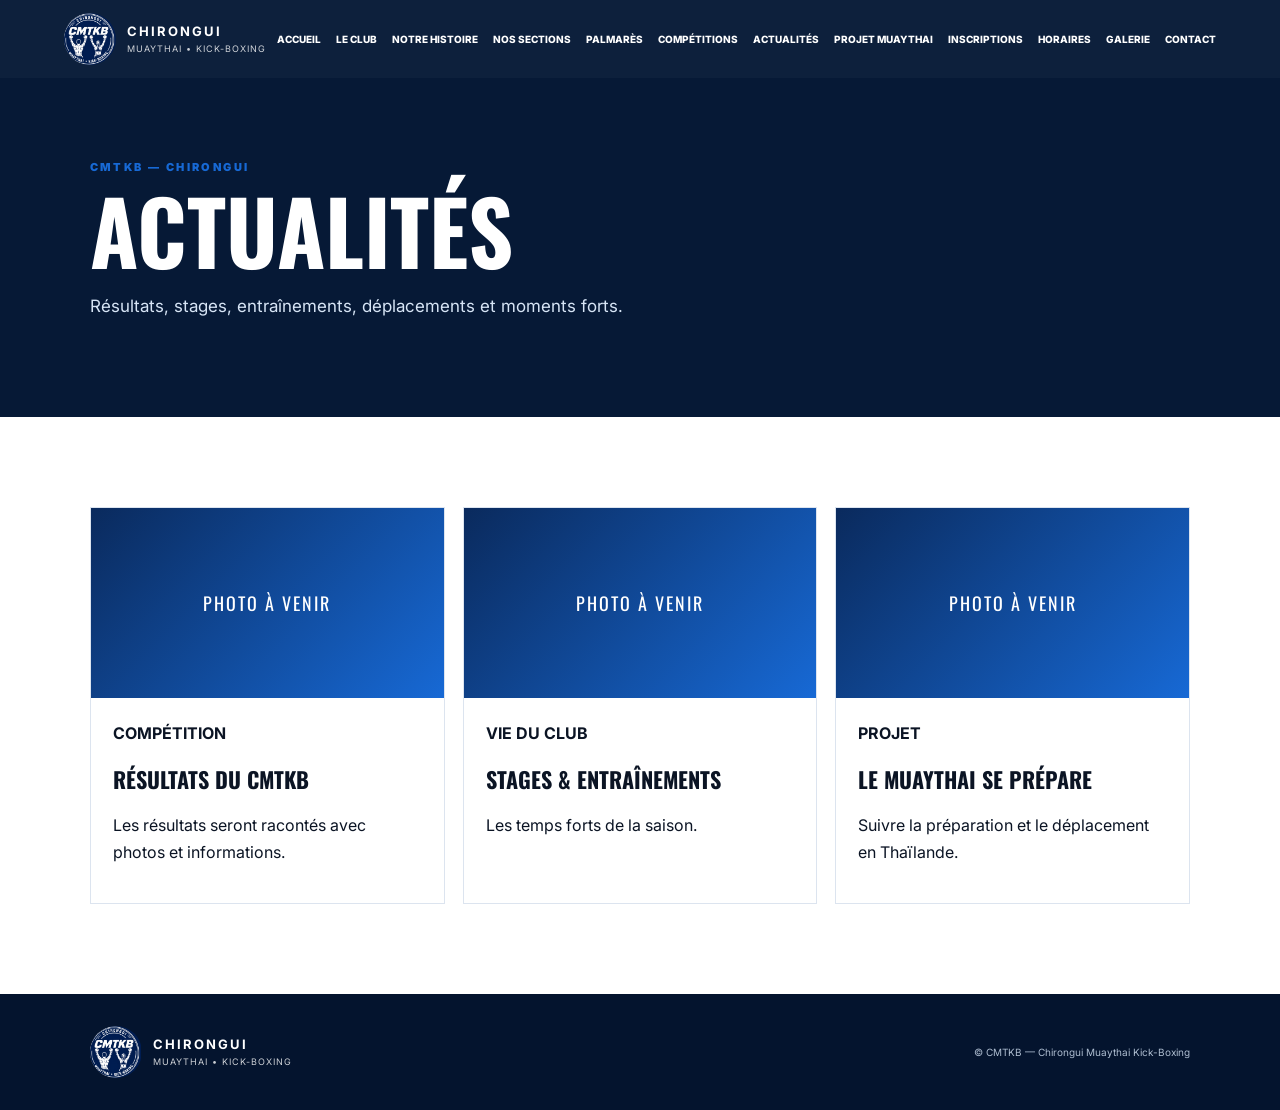
==== actualites.html @ d7a64499 "Add files via upload" ====
<!doctype html><html lang="fr"><head><meta charset="utf-8"><meta name="viewport" content="width=device-width,initial-scale=1"><title>ACTUALITÉS — CMTKB</title><link rel="stylesheet" href="style.css"></head><body>
<header class="site-header"><a class="brand" href="index.html"><img class="brand-logo" src="[data-uri]" alt="Logo officiel CMTKB"><span><strong>CHIRONGUI</strong><small>MUAYTHAI • KICK-BOXING</small></span></a><button class="menu-btn">☰</button><nav class="nav"><a href="index.html">Accueil</a><a href="club.html">Le Club</a><a href="histoire.html">Notre Histoire</a><a href="sections.html">Nos Sections</a><a href="palmares.html">Palmarès</a><a href="competitions.html">Compétitions</a><a href="actualites.html" aria-current=page>Actualités</a><a href="muaythai.html">Projet Muaythai</a><a href="inscriptions.html">Inscriptions</a><a href="horaires.html">Horaires</a><a href="galerie.html">Galerie</a><a href="contact.html">Contact</a></nav></header>
<section class="page-hero"><div class="label">CMTKB — Chirongui</div><h1>ACTUALITÉS</h1><p>Résultats, stages, entraînements, déplacements et moments forts.</p></section><section class="section"><div class="news-grid"><article class="news-card"><div class="news-img">PHOTO À VENIR</div><div><b>COMPÉTITION</b><h3>Résultats du CMTKB</h3><p>Les résultats seront racontés avec photos et informations.</p></div></article><article class="news-card"><div class="news-img">PHOTO À VENIR</div><div><b>VIE DU CLUB</b><h3>Stages & entraînements</h3><p>Les temps forts de la saison.</p></div></article><article class="news-card"><div class="news-img">PHOTO À VENIR</div><div><b>PROJET</b><h3>Le Muaythai se prépare</h3><p>Suivre la préparation et le déplacement en Thaïlande.</p></div></article></div></section><footer><div class="brand"><img class="brand-logo" src="[data-uri]" alt="Logo CMTKB"><span><strong>CHIRONGUI</strong><small>MUAYTHAI • KICK-BOXING</small></span></div><p>© CMTKB — Chirongui Muaythai Kick-Boxing</p></footer><script>const b=document.querySelector(".menu-btn"),n=document.querySelector(".nav");b.onclick=()=>{n.classList.toggle("open")};</script></body></html>
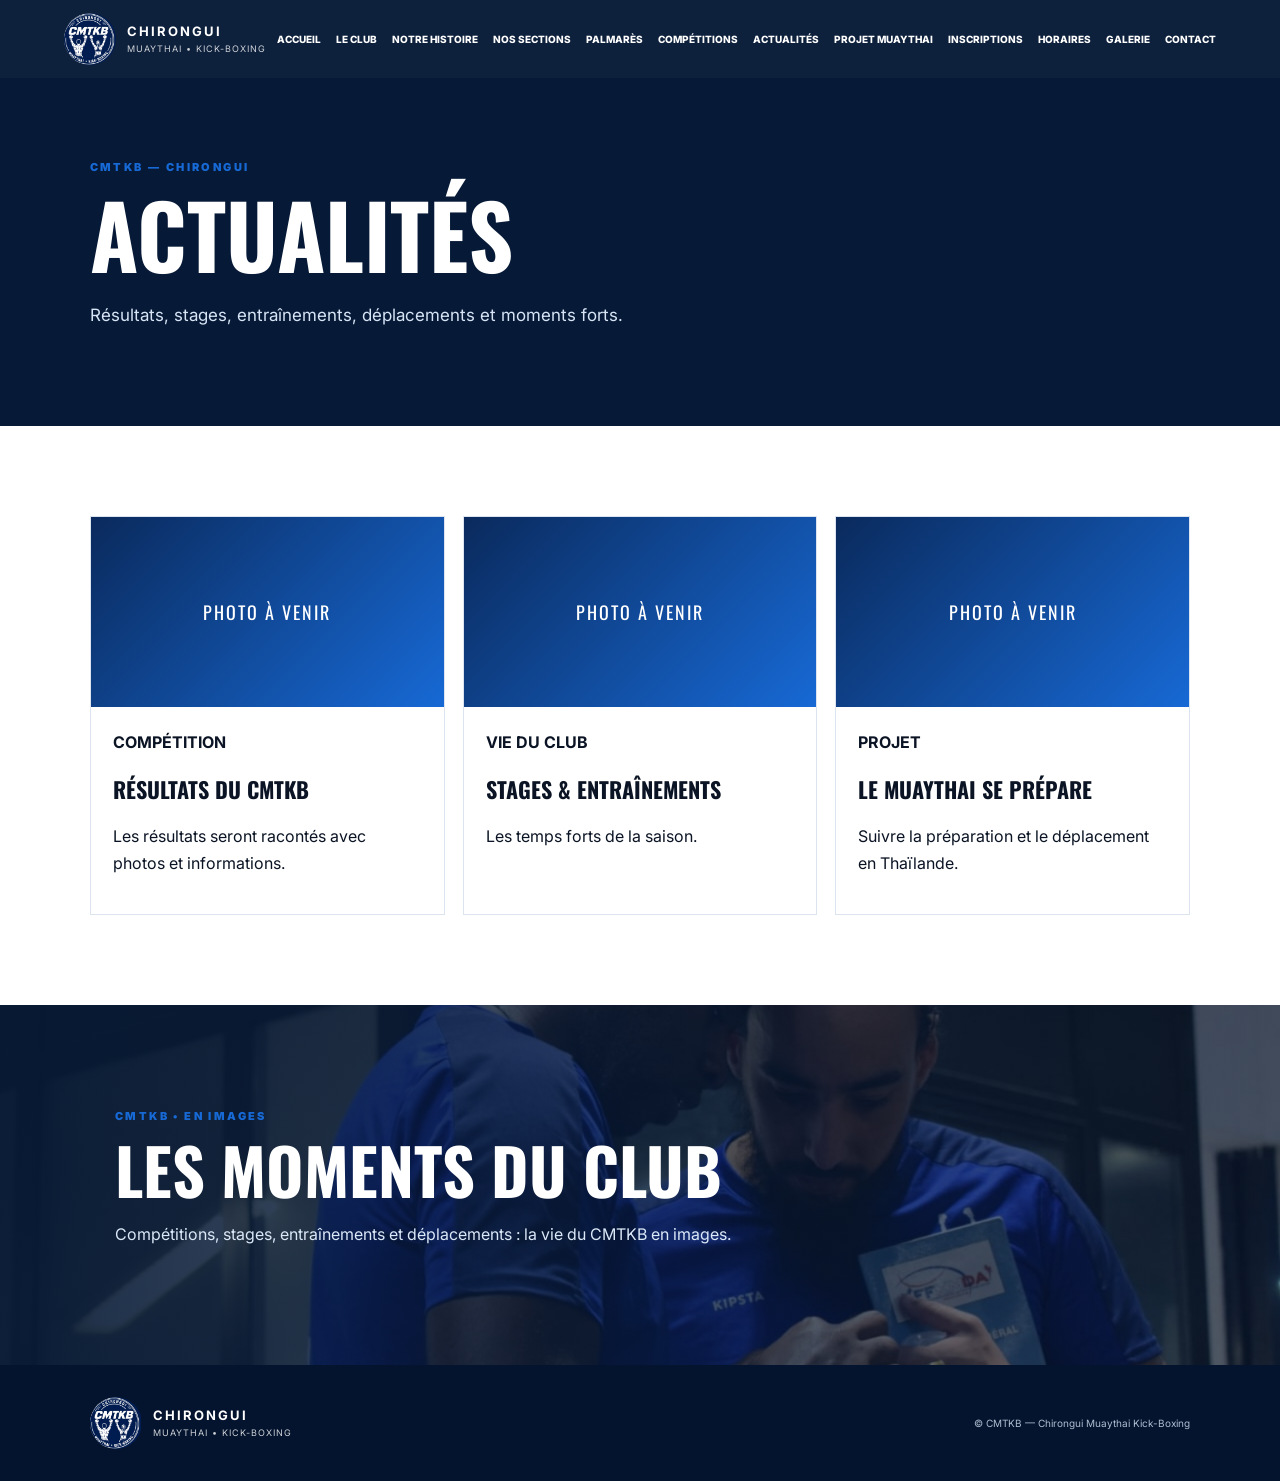
==== commit ae5806c2: "Add files via upload" ====
--- a/actualites.html
+++ b/actualites.html
@@ -1,3 +1,4 @@
-<!doctype html><html lang="fr"><head><meta charset="utf-8"><meta name="viewport" content="width=device-width,initial-scale=1"><title>ACTUALITÉS — CMTKB</title><link rel="stylesheet" href="style.css"></head><body>
-<header class="site-header"><a class="brand" href="index.html"><img class="brand-logo" src="[data-uri]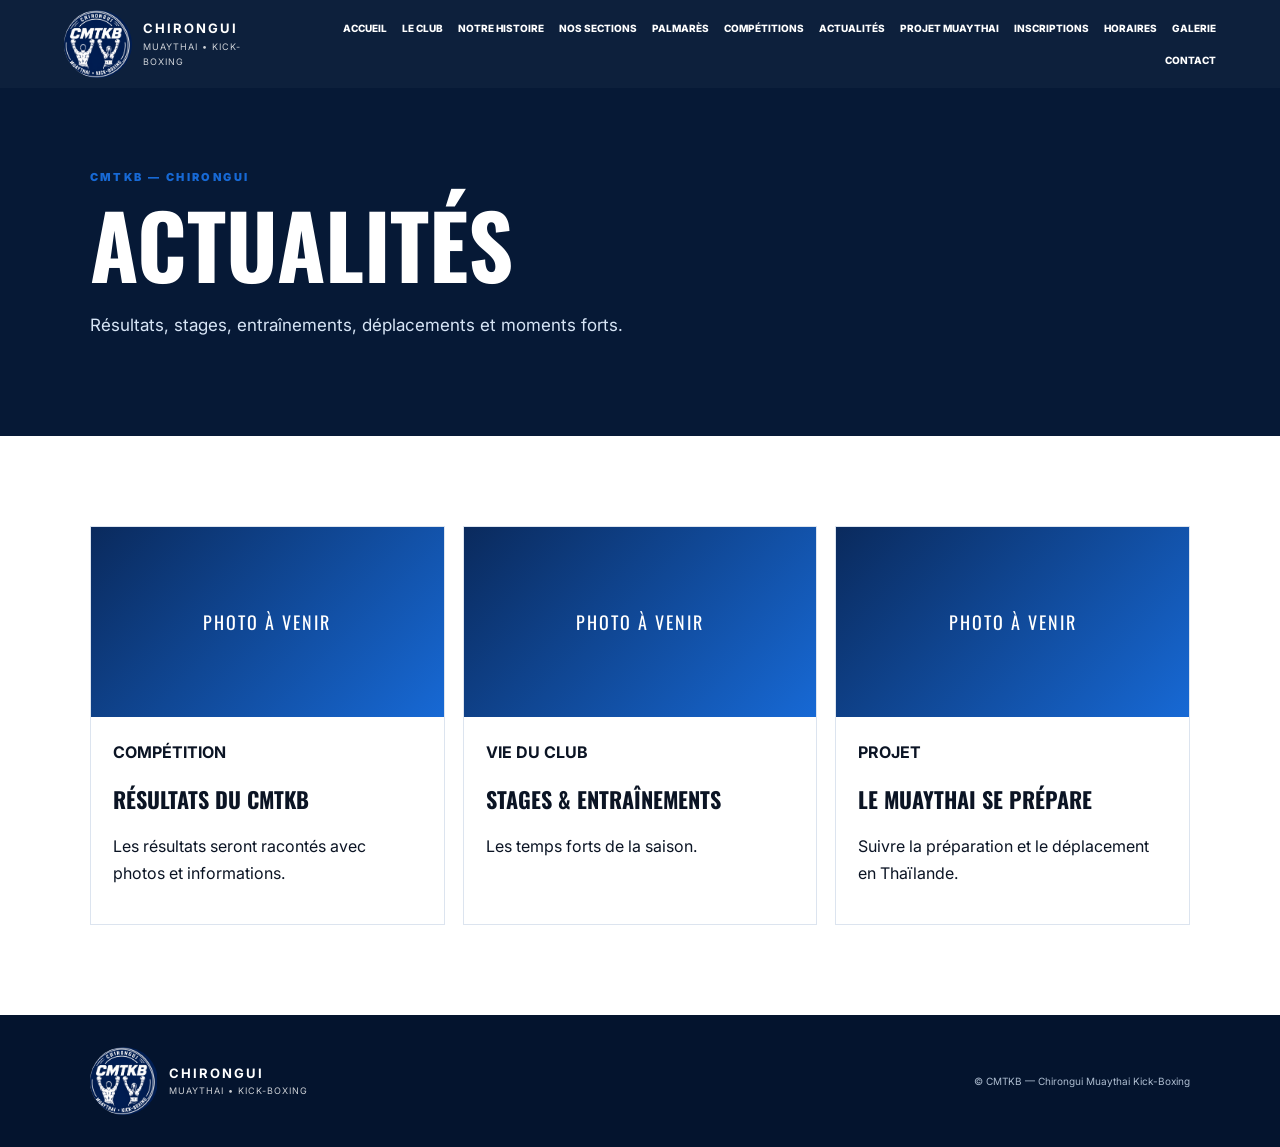
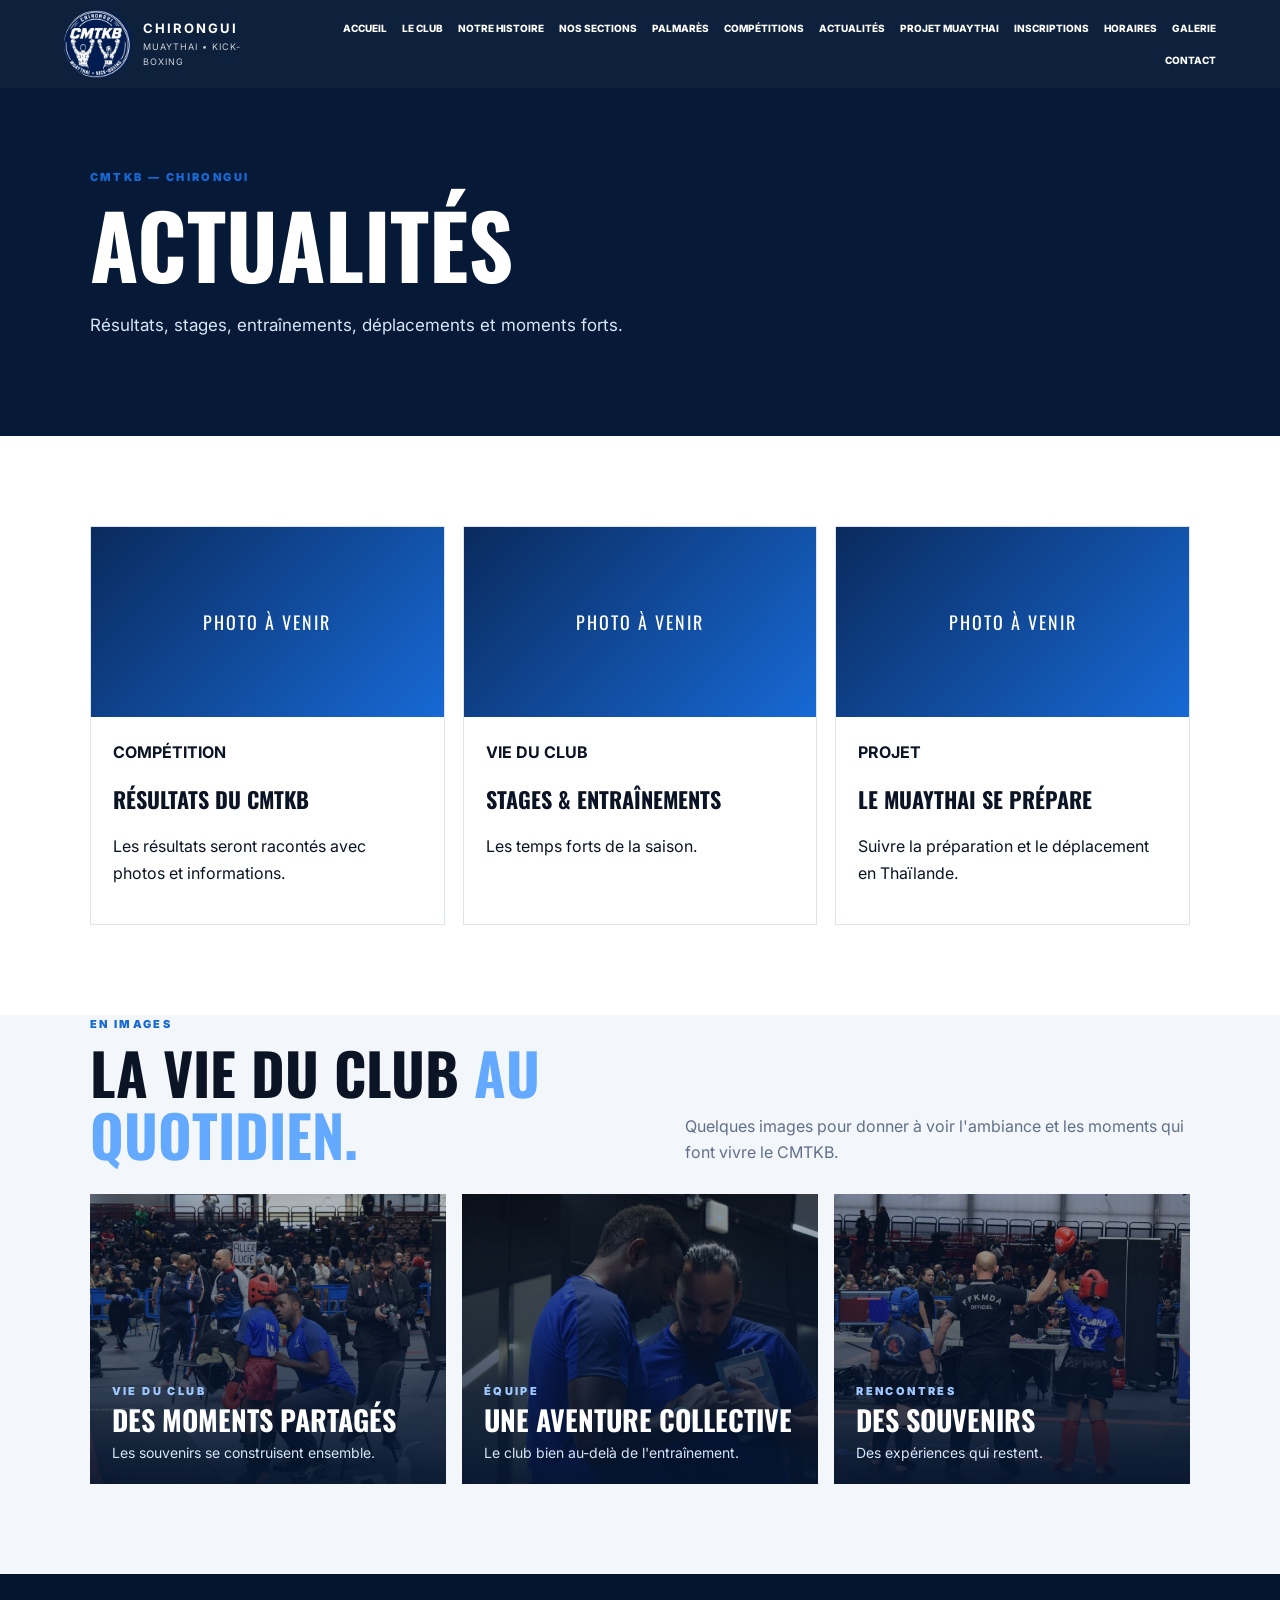
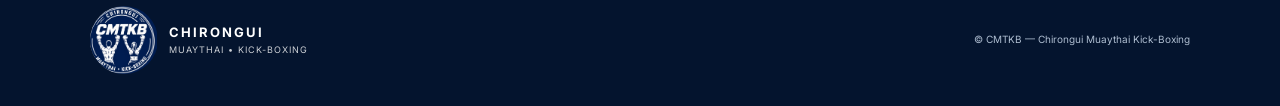
